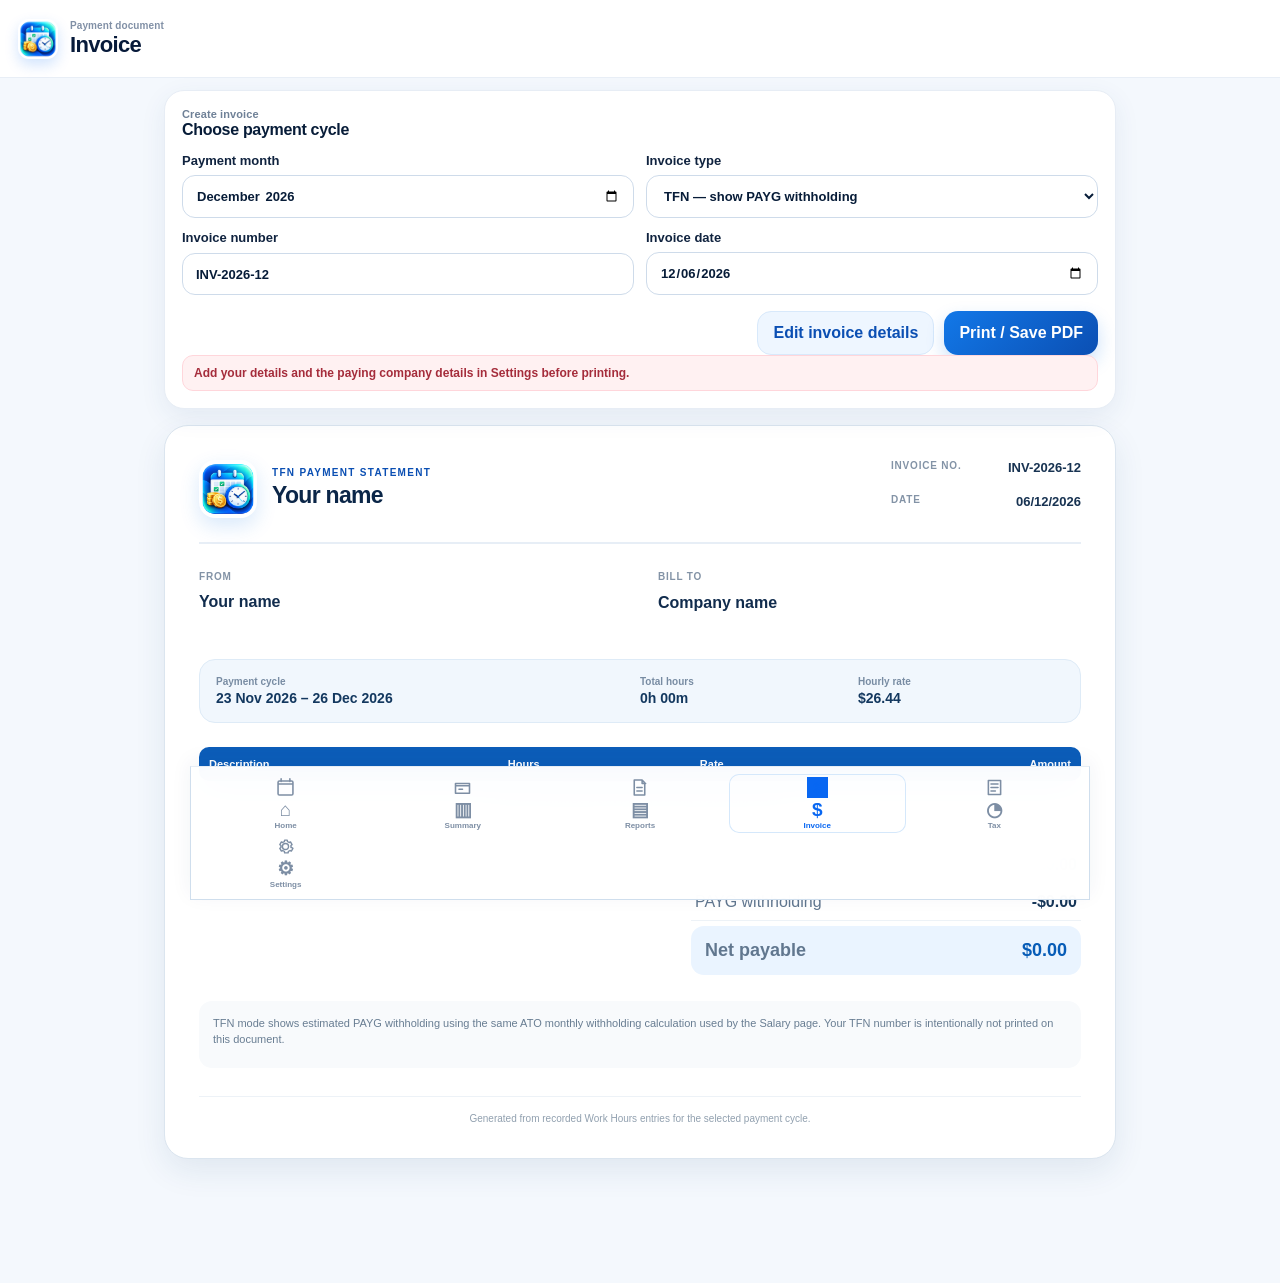
==== invoice.html @ a9173e12 "Add files via upload" ====
<!doctype html>
<html lang="en">
<head>
  <meta charset="utf-8">
  <meta name="viewport" content="width=device-width, initial-scale=1, viewport-fit=cover">
  <meta name="theme-color" content="#0b4fb3">
  <title>Invoice · Work Hours</title>
  <link rel="manifest" href="manifest.json?v=16">
  <link rel="icon" type="image/png" sizes="192x192" href="icons/work-hours-v14-192.png">
  <link rel="apple-touch-icon" sizes="180x180" href="icons/work-hours-v14-180.png">
  <link rel="stylesheet" href="css/style.css?v=16">
</head>
<body>
<header class="topbar invoice-app-header">
  <div><div class="eyebrow">Payment document</div><h1>Invoice</h1></div>
</header>

<main class="container invoice-page">
  <section class="card invoice-controls no-print">
    <div class="section-head">
      <div>
        <div class="eyebrow dark">Create invoice</div>
        <h2>Choose payment cycle</h2>
      </div>
    </div>

    <div class="invoice-control-grid">
      <label>Payment month
        <input type="month" id="invoiceMonth">
      </label>
      <label>Invoice type
        <select id="invoiceType">
          <option value="TFN">TFN — show PAYG withholding</option>
          <option value="ABN">ABN — gross only</option>
        </select>
      </label>
      <label>Invoice number
        <input type="text" id="invoiceNumber" placeholder="INV-2026-10">
      </label>
      <label>Invoice date
        <input type="date" id="invoiceDate">
      </label>
    </div>

    <div class="invoice-actions">
      <a class="secondary invoice-settings-link" href="settings.html#invoiceDetails">Edit invoice details</a>
      <button id="printInvoiceBtn" class="primary" type="button">Print / Save PDF</button>
    </div>
    <div id="invoiceWarning" class="warning-text hidden"></div>
  </section>

  <section id="invoiceDocument" class="invoice-document">
    <div class="invoice-doc-head">
      <div class="invoice-brand">
        <img src="icons/work-hours-v14-192.png" alt="">
        <div>
          <div class="invoice-doc-label" id="documentTypeLabel">TFN PAYMENT STATEMENT</div>
          <h2 id="documentOwnerName">Your name</h2>
          <div id="documentOwnerContact" class="invoice-muted"></div>
        </div>
      </div>
      <div class="invoice-meta">
        <div><span>Invoice no.</span><strong id="documentInvoiceNumber">—</strong></div>
        <div><span>Date</span><strong id="documentInvoiceDate">—</strong></div>
      </div>
    </div>

    <div class="invoice-parties">
      <div>
        <span class="invoice-caption">FROM</span>
        <strong id="fromName">Your name</strong>
        <div id="fromBusiness"></div>
        <div id="fromAbn"></div>
        <div id="fromAddress"></div>
        <div id="fromContact"></div>
      </div>
      <div>
        <span class="invoice-caption">BILL TO</span>
        <strong id="clientName">Company name</strong>
        <div id="clientAbn"></div>
        <div id="clientAddress"></div>
        <div id="clientContact"></div>
      </div>
    </div>

    <div class="invoice-period-band">
      <div><span>Payment cycle</span><strong id="invoiceCycle">—</strong></div>
      <div><span>Total hours</span><strong id="invoiceTotalHours">0h 00m</strong></div>
      <div><span>Hourly rate</span><strong id="invoiceHourlyRate">$0.00</strong></div>
    </div>

    <div class="invoice-table-wrap">
      <table class="invoice-table">
        <thead>
          <tr>
            <th>Description</th>
            <th>Hours</th>
            <th>Rate</th>
            <th class="money">Amount</th>
          </tr>
        </thead>
        <tbody id="invoiceLineItems"></tbody>
      </table>
    </div>

    <div class="invoice-totals">
      <div><span>Gross earnings</span><strong id="invoiceGross">$0.00</strong></div>
      <div id="invoiceTaxRow"><span>PAYG withholding</span><strong id="invoiceTax">-$0.00</strong></div>
      <div id="invoiceDeductionsRow"><span>Other deductions</span><strong id="invoiceDeductions">-$0.00</strong></div>
      <div id="invoiceNetRow" class="invoice-total-final"><span>Net payable</span><strong id="invoiceNet">$0.00</strong></div>
      <div id="invoiceAbnTotalRow" class="invoice-total-final hidden"><span>Total payable</span><strong id="invoiceAbnTotal">$0.00</strong></div>
    </div>

    <div class="invoice-notes">
      <div id="invoiceModeNote"></div>
      <div id="invoiceUserNote"></div>
    </div>

    <footer class="invoice-footer">
      Generated from recorded Work Hours entries for the selected payment cycle.
    </footer>
  </section>

  <nav class="bottom-nav app-bottom-nav no-print">
    <a href="index.html"><span class="nav-glyph">⌂</span><span>Home</span></a>
    <a href="salary.html"><span class="nav-glyph">▥</span><span>Summary</span></a>
    <a href="timesheets.html"><span class="nav-glyph">▤</span><span>Reports</span></a>
    <a href="invoice.html" class="active"><span class="nav-glyph">$</span><span>Invoice</span></a>
    <a href="tax-year.html"><span class="nav-glyph">◔</span><span>Tax</span></a>
    <a href="settings.html"><span class="nav-glyph">⚙</span><span>Settings</span></a>
  </nav>
</main>

<script src="js/db.js?v=16"></script>
<script src="js/tax-table.js?v=16"></script>
<script src="js/invoice.js?v=16"></script>
</body>
</html>
---- css/style.css ----
:root{
  --bg:#f4f8fc;
  --surface:#ffffff;
  --surface-soft:#f7fbff;
  --surface-blue:#eef6ff;
  --ink:#10233f;
  --ink-strong:#071c38;
  --muted:#6f8197;
  --line:#dfe8f2;
  --line-strong:#cedbea;
  --blue:#1278e8;
  --blue-strong:#0b4fb3;
  --cyan:#21c7d8;
  --green:#12b981;
  --orange:#f6a623;
  --red:#e74d5b;
  --purple:#7558e8;
  --shadow:0 12px 32px rgba(25,68,116,.09);
  --shadow-soft:0 6px 20px rgba(25,68,116,.07);
  --radius-xl:24px;
  --radius-lg:18px;
  --radius-md:14px;
  --ease:180ms ease;
}

*{box-sizing:border-box}
html{
  font-family:Inter,-apple-system,BlinkMacSystemFont,"Segoe UI",Roboto,Helvetica,Arial,sans-serif;
  background:var(--bg);
  color:var(--ink);
  -webkit-text-size-adjust:100%;
}
body{
  margin:0;
  min-height:100vh;
  padding-bottom:112px;
  background:
    radial-gradient(circle at 8% -4%,rgba(33,199,216,.12),transparent 30%),
    radial-gradient(circle at 100% 0%,rgba(18,120,232,.10),transparent 28%),
    var(--bg);
}
button,input,select,textarea{font:inherit}
button,a,input,select,textarea{-webkit-tap-highlight-color:transparent}

/* Header */
.topbar{
  min-height:92px;
  padding:18px max(20px,env(safe-area-inset-left));
  display:flex;
  align-items:center;
  justify-content:space-between;
  gap:16px;
  position:sticky;
  top:0;
  z-index:30;
  color:#fff;
  background:
    radial-gradient(circle at 88% 10%,rgba(44,224,220,.26),transparent 32%),
    linear-gradient(135deg,#06377f 0%,#0b5cc7 52%,#0aa8c5 100%);
  box-shadow:0 8px 30px rgba(4,45,102,.18);
}
.topbar>div:first-child{
  position:relative;
  padding-left:60px;
  min-width:0;
}
.topbar>div:first-child::before{
  content:"";
  position:absolute;
  left:0;
  top:50%;
  width:46px;
  height:46px;
  transform:translateY(-50%);
  border-radius:14px;
  background:url("../icons/work-hours-v14-192.png") center/cover no-repeat;
  box-shadow:0 8px 18px rgba(0,22,59,.28), inset 0 0 0 1px rgba(255,255,255,.2);
}
.topbar h1{
  margin:2px 0 0;
  font-size:26px;
  line-height:1.08;
  letter-spacing:-.035em;
  font-weight:820;
}
.eyebrow{
  text-transform:none;
  letter-spacing:.01em;
  font-size:11px;
  color:rgba(255,255,255,.72);
  font-weight:650;
}
.eyebrow.dark{color:var(--muted)}

.container{max-width:900px;margin:0 auto;padding:18px 16px 28px}

/* Surfaces */
.card{
  position:relative;
  overflow:hidden;
  background:rgba(255,255,255,.96);
  border:1px solid rgba(206,219,234,.82);
  border-radius:var(--radius-xl);
  padding:20px;
  margin-bottom:16px;
  box-shadow:var(--shadow-soft);
}
.card::after{
  content:"";
  position:absolute;
  inset:0;
  pointer-events:none;
  background:linear-gradient(180deg,rgba(255,255,255,.42),transparent 28%);
  opacity:.7;
}
.card>*{position:relative;z-index:1}
.hero{padding-top:24px}
.muted{color:var(--muted)}
.small{font-size:12px}

.section-head{
  display:flex;
  align-items:center;
  justify-content:space-between;
  gap:14px;
  margin-bottom:14px;
}
.section-head h2,.card h2{
  margin:0;
  color:var(--ink-strong);
  font-size:18px;
  line-height:1.2;
  letter-spacing:-.02em;
}

/* Buttons */
.primary,.secondary,.danger,.ghost,.file-button,.calendar-nav{
  appearance:none;
  border:0;
  border-radius:14px;
  padding:12px 15px;
  min-height:44px;
  font-weight:760;
  cursor:pointer;
  transition:transform var(--ease),box-shadow var(--ease),background var(--ease),border-color var(--ease);
}
.primary{
  color:#fff;
  background:linear-gradient(135deg,var(--blue) 0%,var(--blue-strong) 100%);
  box-shadow:0 8px 18px rgba(18,120,232,.22);
}
.secondary{
  color:var(--blue-strong);
  background:var(--surface-blue);
  border:1px solid #d8e9fb;
}
.danger{background:#fff0f2;color:#b83343;border:1px solid #ffd6db}
.ghost{background:rgba(255,255,255,.76);color:var(--ink);border:1px solid var(--line-strong)}
.topbar .ghost{background:rgba(255,255,255,.12);border-color:rgba(255,255,255,.26);color:#fff;backdrop-filter:blur(10px)}
.file-button{display:block;background:var(--surface-blue);color:var(--blue-strong);border:1px solid #d8e9fb;text-align:center}
.primary:active,.secondary:active,.danger:active,.ghost:active,.file-button:active,.calendar-nav:active{transform:scale(.98)}
button:disabled{opacity:.42;cursor:not-allowed;box-shadow:none}
.hidden{display:none!important}
.big{min-height:52px;font-size:16px}
.small-btn{padding:8px 11px;min-height:38px}

/* Form controls */
.form-card,label{display:grid;gap:7px;font-weight:650;font-size:13px;color:var(--ink)}
.form-card{gap:16px}
input,textarea,select{
  width:100%;
  padding:12px 13px;
  border:1px solid var(--line-strong);
  border-radius:13px;
  background:#fff;
  color:var(--ink-strong);
  outline:none;
  transition:border-color var(--ease),box-shadow var(--ease),background var(--ease);
}
input:focus,textarea:focus,select:focus{
  border-color:#79b9f7;
  box-shadow:0 0 0 4px rgba(18,120,232,.10);
  background:#fff;
}
textarea{resize:vertical}
.filters{
  display:flex;
  gap:12px;
  align-items:end;
  justify-content:space-between;
  flex-wrap:wrap;
}
.filters label{flex:1 1 190px}
.two-col{display:grid;grid-template-columns:1fr 1fr;gap:12px}
.stack{display:grid;gap:10px}
.info-box,.tax-note{
  margin-top:14px;
  padding:14px;
  border-radius:15px;
  background:linear-gradient(145deg,#f6faff,#edf6ff);
  border:1px solid #dfeefc;
  color:#526a84;
}
.tax-note{display:grid;gap:7px}
.success-text{color:#087a58;font-weight:750}
.empty{text-align:center;color:var(--muted);padding:26px 10px}
.warning-text{padding:10px 11px;border-radius:11px;background:#fff1f2;color:#a52c3b;font-size:12px;font-weight:700;border:1px solid #ffd6db}

/* Calendar */
.calendar-card{padding:16px}
.calendar-header{
  display:grid;
  grid-template-columns:46px 1fr 46px;
  gap:10px;
  align-items:center;
  text-align:center;
  margin-bottom:16px;
}
.calendar-header h2{margin:0;color:var(--ink-strong);font-size:21px;letter-spacing:-.03em}
.calendar-nav{
  height:44px;
  padding:0;
  color:var(--blue-strong);
  background:var(--surface-blue);
  border:1px solid #d8e9fb;
  font-size:28px;
  line-height:1;
}
.calendar-weekdays,.calendar-grid{display:grid;grid-template-columns:repeat(7,1fr);gap:6px}
.calendar-weekdays{margin-bottom:6px}
.calendar-weekdays span{text-align:center;font-size:10px;font-weight:800;color:#8a9ab0;padding:4px 0;text-transform:uppercase;letter-spacing:.04em}
.calendar-day{
  min-width:0;
  min-height:82px;
  border:1px solid var(--line);
  background:#fff;
  border-radius:13px;
  padding:7px 4px;
  display:flex;
  flex-direction:column;
  align-items:center;
  justify-content:flex-start;
  gap:2px;
  cursor:pointer;
  color:var(--ink);
  transition:transform var(--ease),border-color var(--ease),background var(--ease),box-shadow var(--ease);
}
.calendar-day:hover{border-color:#a8cef5;background:#fbfdff}
.calendar-day:active{transform:scale(.97)}
.calendar-day.blank{border:0;background:transparent;cursor:default;box-shadow:none}
.calendar-day.worked{background:linear-gradient(180deg,#fbfdff,#f2f8ff);border-color:#d8e8f7}
.calendar-day.selected{
  border-color:var(--blue);
  background:#eef7ff;
  box-shadow:0 0 0 2px rgba(18,120,232,.13),0 8px 18px rgba(18,120,232,.10);
}
.calendar-day.today .day-number{
  background:linear-gradient(135deg,var(--blue),var(--cyan));
  color:#fff;
  border-radius:999px;
  min-width:25px;
  height:25px;
  display:flex;
  align-items:center;
  justify-content:center;
  box-shadow:0 5px 12px rgba(18,120,232,.22);
}
.day-number{font-weight:820;font-size:13px}
.day-hours{font-size:11px;font-weight:800;margin-top:4px;color:var(--blue-strong)}
.day-pay{font-size:9px;color:var(--muted);white-space:nowrap}
.day-empty{color:#d7e1ec;font-size:18px;margin-top:7px}

/* Summary blocks */
.day-summary,.entry-preview,.stats{display:grid;gap:10px}
.day-summary{grid-template-columns:repeat(2,1fr);margin:15px 0}
.entry-preview{grid-template-columns:repeat(2,1fr)}
.stats.three{grid-template-columns:repeat(3,1fr)}
.stats.two{grid-template-columns:repeat(2,1fr)}
.day-summary div,.entry-preview div,.stats div{
  background:linear-gradient(145deg,#f8fbff,#f0f6fd);
  border:1px solid #e2ebf4;
  border-radius:15px;
  padding:13px;
}
.day-summary span,.entry-preview span,.stats span{display:block;color:var(--muted);font-size:11px}
.day-summary strong,.entry-preview strong,.stats strong{display:block;margin-top:4px;color:var(--ink-strong);font-size:15px}

.selected-entries,.week-list,.entry-list,.expense-list{display:grid;gap:9px}
.selected-entry,.expense-item{
  width:100%;
  display:flex;
  align-items:center;
  justify-content:space-between;
  gap:12px;
  text-align:left;
  border:1px solid var(--line);
  background:#fff;
  border-radius:15px;
  padding:13px;
  cursor:pointer;
  color:var(--ink);
  transition:border-color var(--ease),background var(--ease),transform var(--ease);
}
.selected-entry:hover,.expense-item:hover{border-color:#b7d6f4;background:#fbfdff}
.selected-entry:active,.expense-item:active{transform:scale(.99)}
.selected-entry div,.expense-item div{display:grid;gap:3px}
.selected-entry span,.expense-item span{font-size:11px;color:var(--muted)}

.week-item,.entry-item{
  display:flex;
  align-items:center;
  justify-content:space-between;
  padding:13px 2px;
  border-bottom:1px solid #edf2f7;
}
.week-item:last-child,.entry-item:last-child{border-bottom:0}
.entry-item{cursor:pointer}
.entry-main strong{display:block;color:var(--ink-strong)}
.entry-main span{font-size:12px;color:var(--muted)}
.entry-hours{font-weight:800;color:var(--blue-strong)}

/* Salary / Tax */
.salary-row{
  display:flex;
  justify-content:space-between;
  gap:16px;
  padding:13px 0;
  border-bottom:1px solid #edf2f7;
}
.salary-row span{color:#536b84}
.salary-row strong{color:var(--ink-strong);text-align:right}
.salary-row.total{font-size:18px;font-weight:800;border-top:1px solid #e3ecf5;margin-top:2px}
.salary-row.deduction strong{color:#bd3b4b}
.salary-row.net{
  margin:10px -8px -2px;
  padding:16px 14px;
  border:0;
  border-radius:16px;
  background:linear-gradient(135deg,#e8f8f3,#e7f2ff);
  font-size:20px;
  font-weight:900;
}
.salary-row.net strong{color:#087a58}
.super-box{
  margin-top:18px;
  padding:16px;
  border:1px solid #cfe3f6;
  border-radius:18px;
  background:linear-gradient(145deg,#f7fbff,#edf7ff);
}
.super-title{display:flex;align-items:center;justify-content:space-between;margin-bottom:4px;font-size:17px;font-weight:850;color:var(--ink-strong)}
.super-box .salary-row{background:transparent}
.pay-cycle-card{padding-top:18px}
.cycle-range{
  display:grid;
  grid-template-columns:1fr auto 1fr;
  gap:10px;
  align-items:center;
  text-align:center;
  background:linear-gradient(145deg,#f7fbff,#eef6ff);
  border:1px solid #dfeaf5;
  border-radius:15px;
  padding:15px;
  font-weight:800;
  color:var(--ink-strong)
}
.cycle-arrow{color:#8a9ab0}
.amount-payable strong,.amount-payable span{color:#b83343}
.tax-input-row{margin:12px 0}
.tax-check,.check-row{display:flex;grid-template-columns:20px 1fr;align-items:center;gap:10px;padding:12px 0}
.tax-check input,.check-row input{width:20px;height:20px}

/* Entry dialogs */
dialog{
  border:0;
  border-radius:24px;
  padding:0;
  width:min(94vw,520px);
  max-height:88vh;
  overflow:auto;
  background:#fff;
  color:var(--ink);
  box-shadow:0 34px 90px rgba(7,28,56,.28);
}
dialog::backdrop{background:rgba(5,25,48,.56);backdrop-filter:blur(3px)}
.dialog-form{display:grid;gap:13px;padding:22px;min-width:0}
.dialog-form>h2{margin:0 0 2px;color:var(--ink-strong);font-size:21px}
.dialog-actions{display:flex;gap:9px;align-items:center;padding-top:5px}
.spacer{flex:1}
.work-periods-box,.pay-split-box{
  display:grid;
  gap:11px;
  padding:14px;
  border:1px solid #d9e6f2;
  border-radius:16px;
  background:linear-gradient(145deg,#f8fbff,#f1f7fd);
}
.work-periods-head{display:flex;align-items:center;justify-content:space-between;gap:10px;flex-wrap:wrap}
.work-period-row{display:grid;grid-template-columns:minmax(0,1fr) minmax(0,1fr) auto;gap:10px;align-items:end}
.work-period-row label{min-width:0}
.remove-period-btn{min-height:42px}
.pay-split-title{font-weight:850;font-size:15px;color:var(--ink-strong)}
.travel-rate-toggle{
  display:flex;
  align-items:center;
  gap:12px;
  padding:13px;
  border:1px solid #d8e7f5;
  border-radius:15px;
  background:#f8fbff;
}
.travel-rate-toggle input{width:21px;height:21px;flex:0 0 auto;accent-color:var(--blue)}
.travel-rate-toggle span{display:flex;flex-direction:column;gap:2px}
.travel-rate-toggle small{color:var(--muted);font-size:12px}
.disabled-split{opacity:.55}

/* Bottom app navigation */
.bottom-nav{
  position:fixed;
  z-index:50;
  left:50%;
  bottom:max(12px,env(safe-area-inset-bottom));
  transform:translateX(-50%);
  width:min(calc(100% - 20px),860px);
  display:grid;
  grid-template-columns:repeat(5,1fr);
  gap:4px;
  padding:8px;
  border:1px solid rgba(204,220,236,.95);
  border-radius:22px;
  background:rgba(255,255,255,.94);
  box-shadow:0 16px 36px rgba(23,65,111,.16);
  backdrop-filter:blur(16px);
}
.bottom-nav a{
  position:relative;
  display:flex;
  flex-direction:column;
  align-items:center;
  justify-content:center;
  min-height:58px;
  gap:4px;
  padding:7px 3px 6px;
  border-radius:15px;
  color:#7a8da3;
  text-decoration:none;
  font-size:10px;
  font-weight:720;
  transition:background var(--ease),color var(--ease),transform var(--ease);
}
.bottom-nav a::before{
  content:"";
  width:21px;
  height:21px;
  background-color:currentColor;
  mask-size:contain;
  mask-position:center;
  mask-repeat:no-repeat;
  -webkit-mask-size:contain;
  -webkit-mask-position:center;
  -webkit-mask-repeat:no-repeat;
}
.bottom-nav a[href="index.html"]::before{
  mask-image:url("data:image/svg+xml,%3Csvg xmlns='http://www.w3.org/2000/svg' viewBox='0 0 24 24'%3E%3Cpath d='M7 2v3M17 2v3M3.5 8h17M5 4.5h14A1.5 1.5 0 0 1 20.5 6v13A1.5 1.5 0 0 1 19 20.5H5A1.5 1.5 0 0 1 3.5 19V6A1.5 1.5 0 0 1 5 4.5Z' fill='none' stroke='black' stroke-width='1.8' stroke-linecap='round' stroke-linejoin='round'/%3E%3C/svg%3E");
  -webkit-mask-image:url("data:image/svg+xml,%3Csvg xmlns='http://www.w3.org/2000/svg' viewBox='0 0 24 24'%3E%3Cpath d='M7 2v3M17 2v3M3.5 8h17M5 4.5h14A1.5 1.5 0 0 1 20.5 6v13A1.5 1.5 0 0 1 19 20.5H5A1.5 1.5 0 0 1 3.5 19V6A1.5 1.5 0 0 1 5 4.5Z' fill='none' stroke='black' stroke-width='1.8' stroke-linecap='round' stroke-linejoin='round'/%3E%3C/svg%3E");
}
.bottom-nav a[href="timesheets.html"]::before{
  mask-image:url("data:image/svg+xml,%3Csvg xmlns='http://www.w3.org/2000/svg' viewBox='0 0 24 24'%3E%3Cpath d='M6 3.5h9l3 3V20.5H6zM15 3.5v4h4M9 12h6M9 16h6' fill='none' stroke='black' stroke-width='1.8' stroke-linecap='round' stroke-linejoin='round'/%3E%3C/svg%3E");
  -webkit-mask-image:url("data:image/svg+xml,%3Csvg xmlns='http://www.w3.org/2000/svg' viewBox='0 0 24 24'%3E%3Cpath d='M6 3.5h9l3 3V20.5H6zM15 3.5v4h4M9 12h6M9 16h6' fill='none' stroke='black' stroke-width='1.8' stroke-linecap='round' stroke-linejoin='round'/%3E%3C/svg%3E");
}
.bottom-nav a[href="salary.html"]::before{
  mask-image:url("data:image/svg+xml,%3Csvg xmlns='http://www.w3.org/2000/svg' viewBox='0 0 24 24'%3E%3Cpath d='M4 7.5h16v11H4zM4 10h16M8 14h4' fill='none' stroke='black' stroke-width='1.8' stroke-linecap='round' stroke-linejoin='round'/%3E%3C/svg%3E");
  -webkit-mask-image:url("data:image/svg+xml,%3Csvg xmlns='http://www.w3.org/2000/svg' viewBox='0 0 24 24'%3E%3Cpath d='M4 7.5h16v11H4zM4 10h16M8 14h4' fill='none' stroke='black' stroke-width='1.8' stroke-linecap='round' stroke-linejoin='round'/%3E%3C/svg%3E");
}
.bottom-nav a[href="tax-year.html"]::before{
  mask-image:url("data:image/svg+xml,%3Csvg xmlns='http://www.w3.org/2000/svg' viewBox='0 0 24 24'%3E%3Cpath d='M5 4h14v16H5zM8 8h8M8 12h8M8 16h5' fill='none' stroke='black' stroke-width='1.8' stroke-linecap='round' stroke-linejoin='round'/%3E%3C/svg%3E");
  -webkit-mask-image:url("data:image/svg+xml,%3Csvg xmlns='http://www.w3.org/2000/svg' viewBox='0 0 24 24'%3E%3Cpath d='M5 4h14v16H5zM8 8h8M8 12h8M8 16h5' fill='none' stroke='black' stroke-width='1.8' stroke-linecap='round' stroke-linejoin='round'/%3E%3C/svg%3E");
}
.bottom-nav a[href="settings.html"]::before{
  mask-image:url("data:image/svg+xml,%3Csvg xmlns='http://www.w3.org/2000/svg' viewBox='0 0 24 24'%3E%3Cpath d='M12 8.5A3.5 3.5 0 1 0 12 15.5 3.5 3.5 0 0 0 12 8.5ZM19.2 13.1l1.3 1-1.8 3.1-1.6-.6a7 7 0 0 1-1.8 1l-.3 1.7H11l-.3-1.7a7 7 0 0 1-1.8-1l-1.6.6-1.8-3.1 1.3-1a7 7 0 0 1 0-2.2l-1.3-1 1.8-3.1 1.6.6a7 7 0 0 1 1.8-1L11 4.7h3l.3 1.7a7 7 0 0 1 1.8 1l1.6-.6 1.8 3.1-1.3 1a7 7 0 0 1 0 2.2Z' fill='none' stroke='black' stroke-width='1.6' stroke-linecap='round' stroke-linejoin='round'/%3E%3C/svg%3E");
  -webkit-mask-image:url("data:image/svg+xml,%3Csvg xmlns='http://www.w3.org/2000/svg' viewBox='0 0 24 24'%3E%3Cpath d='M12 8.5A3.5 3.5 0 1 0 12 15.5 3.5 3.5 0 0 0 12 8.5ZM19.2 13.1l1.3 1-1.8 3.1-1.6-.6a7 7 0 0 1-1.8 1l-.3 1.7H11l-.3-1.7a7 7 0 0 1-1.8-1l-1.6.6-1.8-3.1 1.3-1a7 7 0 0 1 0-2.2l-1.3-1 1.8-3.1 1.6.6a7 7 0 0 1 1.8-1L11 4.7h3l.3 1.7a7 7 0 0 1 1.8 1l1.6-.6 1.8 3.1-1.3 1a7 7 0 0 1 0 2.2Z' fill='none' stroke='black' stroke-width='1.6' stroke-linecap='round' stroke-linejoin='round'/%3E%3C/svg%3E");
}
.bottom-nav a.active{
  color:var(--blue-strong);
  background:linear-gradient(145deg,#edf6ff,#e4f1ff);
  box-shadow:inset 0 0 0 1px #d5e8fb;
}
.bottom-nav a:active{transform:scale(.97)}

/* Other legacy utility blocks */
.clock{font-size:36px;font-weight:800;margin-top:4px}
.pill{display:inline-block;margin:18px 0 14px;padding:7px 11px;border-radius:999px;background:#e9f1f8;font-size:13px;font-weight:700}
.pill.working{background:#e3f8ef;color:#087a58}
.pill.break{background:#fff4d8;color:#965c00}
.action-grid{display:grid;gap:10px}

@media(min-width:650px){.action-grid{grid-template-columns:repeat(3,1fr)}}
@media(max-width:620px){
  body{padding-bottom:104px}
  .container{padding:12px 10px 24px}
  .card{padding:16px;border-radius:20px}
  .topbar{min-height:82px;padding-top:14px;padding-bottom:14px}
  .topbar>div:first-child{padding-left:53px}
  .topbar>div:first-child::before{width:41px;height:41px;border-radius:12px}
  .topbar h1{font-size:23px}
  .calendar-card{padding:12px}
  .calendar-weekdays,.calendar-grid{gap:4px}
  .calendar-day{min-height:72px;padding:6px 2px;border-radius:11px}
  .day-pay{font-size:8px}
  .day-hours{font-size:10px}
  .stats.three{grid-template-columns:1fr}
  .filters{align-items:stretch}
  .filters>button{flex:1}
  .bottom-nav{width:calc(100% - 12px);bottom:max(6px,env(safe-area-inset-bottom));padding:6px;border-radius:20px}
  .bottom-nav a{min-height:55px;font-size:9px;border-radius:13px}
}
@media(max-width:520px){
  .work-period-row{grid-template-columns:minmax(0,1fr) minmax(0,1fr)}
  .work-period-row .remove-period-btn{grid-column:1/-1}
}
@media(max-width:390px){
  .calendar-day{min-height:67px}
  .calendar-header{grid-template-columns:42px 1fr 42px}
  .bottom-nav a{font-size:8.5px}
  .bottom-nav a::before{width:19px;height:19px}
}

/* ========================================================================== */
/* V14 — Work Hours visual system                                             */
/* Reference direction: clean white mobile UI, bright blue/cyan accents,      */
/* compact cards, segmented tabs, dashboard charts and bottom app navigation. */
/* ========================================================================== */

:root{
  --v14-blue:#0867f2;
  --v14-blue2:#0da3f5;
  --v14-cyan:#21d7cf;
  --v14-navy:#071a3a;
  --v14-soft:#f4f8fd;
  --v14-card:#ffffff;
  --v14-green:#0fc789;
  --v14-red:#ff4961;
  --v14-orange:#ff9f1a;
  --v14-purple:#7657ef;
  --v14-shadow:0 8px 26px rgba(35,76,123,.08);
}

html{background:#f4f8fd}
body{
  background:#f4f8fd;
  color:var(--v14-navy);
  padding-bottom:96px;
}

/* Bright app header */
.topbar{
  position:relative;
  top:auto;
  min-height:78px;
  padding:14px max(18px,env(safe-area-inset-left));
  color:var(--v14-navy);
  background:#fff;
  box-shadow:none;
  border-bottom:1px solid #e8eef6;
}
.topbar>div:first-child{padding-left:52px}
.topbar>div:first-child::before{
  width:40px;
  height:40px;
  border-radius:11px;
  background-image:url("../icons/work-hours-v14-192.png");
  box-shadow:0 6px 14px rgba(8,103,242,.18);
}
.topbar h1{font-size:22px;font-weight:850;color:var(--v14-navy);letter-spacing:-.03em}
.topbar .eyebrow{font-size:10px;color:#8190a6;font-weight:700}
.topbar .ghost{
  color:var(--v14-blue);
  background:#f1f7ff;
  border:1px solid #dcecff;
  backdrop-filter:none;
}

.container{max-width:860px;padding:12px 14px 28px}

/* Segmented primary navigation */
.view-tabs{
  display:grid;
  grid-template-columns:repeat(3,1fr);
  gap:4px;
  padding:4px;
  margin:0 0 12px;
  background:#eaf1f8;
  border-radius:15px;
}
.view-tabs a{
  display:flex;
  align-items:center;
  justify-content:center;
  min-height:38px;
  border-radius:12px;
  color:#62738c;
  text-decoration:none;
  font-size:12px;
  font-weight:760;
  transition:160ms ease;
}
.view-tabs a.active{
  color:#fff;
  background:linear-gradient(135deg,var(--v14-blue),#087fee);
  box-shadow:0 6px 14px rgba(8,103,242,.20);
}

.card{
  border:1px solid #e7edf5;
  border-radius:20px;
  padding:17px;
  box-shadow:var(--v14-shadow);
  background:#fff;
}
.card::after{display:none}
.section-head h2,.card h2{font-size:16px;font-weight:840}

/* Calendar overview KPIs */
.calendar-overview,.report-kpis{
  display:grid;
  grid-template-columns:repeat(3,1fr);
  gap:9px;
  margin-bottom:12px;
}
.calendar-overview>div,.report-kpis>div{
  min-width:0;
  padding:13px 12px;
  background:#fff;
  border:1px solid #e7edf5;
  border-radius:17px;
  box-shadow:0 5px 18px rgba(35,76,123,.06);
}
.calendar-overview span,.report-kpis span{display:block;font-size:10px;color:#7d8ca1;font-weight:720}
.calendar-overview strong,.report-kpis strong{display:block;margin-top:5px;font-size:18px;letter-spacing:-.04em;color:var(--v14-navy)}
.calendar-overview small{display:block;margin-top:3px;font-size:9px;color:#9aa7b9}

.calendar-card{padding:14px}
.calendar-header{margin-bottom:12px}
.calendar-header h2{font-size:17px}
.calendar-nav{
  width:40px;height:40px;min-height:40px;
  border:0;background:#f5f8fc;color:var(--v14-navy);font-size:24px
}
.calendar-weekdays span{font-size:9px;text-transform:none;color:#7e8da2;letter-spacing:0}
.calendar-grid{gap:3px}
.calendar-day{
  min-height:58px;
  border:0;
  border-radius:13px;
  background:transparent;
  padding:6px 2px;
}
.calendar-day.worked{background:transparent;border:0}
.calendar-day.selected{
  background:var(--v14-blue);
  color:#fff;
  box-shadow:0 7px 15px rgba(8,103,242,.24);
}
.calendar-day.selected .day-hours{color:#fff}
.calendar-day.today:not(.selected) .day-number{
  background:#e8f3ff;
  color:var(--v14-blue);
  box-shadow:none;
}
.day-number{font-size:12px}
.day-hours{font-size:8px;color:#0baf7a;margin-top:2px}
.day-empty{font-size:0;margin-top:2px;width:5px;height:5px;border-radius:999px;background:#dfe7f0}
.calendar-day.worked .day-empty{background:#14b987}

.selected-day-card{padding:16px}
.selected-day-card .section-head{align-items:flex-start}
.selected-day-card #selectedDateTitle{font-size:16px}
.day-summary{
  grid-template-columns:repeat(3,1fr);
  gap:8px;
  margin:12px 0;
}
.day-summary div,.entry-preview div,.stats div{
  padding:11px;
  border:1px solid #edf1f6;
  background:#f8fafc;
  border-radius:14px;
}
.day-summary span,.entry-preview span,.stats span{font-size:9px;color:#8492a6}
.day-summary strong,.entry-preview strong,.stats strong{font-size:13px;color:var(--v14-navy)}
.selected-entry{
  border:1px solid #e9eff6;
  border-radius:15px;
  background:#fff;
  box-shadow:none;
}

/* Gradient Summary hero */
.pay-hero-card{
  display:flex;
  justify-content:space-between;
  align-items:flex-end;
  gap:15px;
  min-height:145px;
  padding:22px;
  margin-bottom:12px;
  border-radius:21px;
  overflow:hidden;
  color:#fff;
  background:
    radial-gradient(circle at 88% 25%,rgba(76,245,183,.72),transparent 34%),
    radial-gradient(circle at 70% 100%,rgba(16,215,204,.58),transparent 44%),
    linear-gradient(135deg,#0667f4 0%,#008bdc 55%,#09a6b1 100%);
  box-shadow:0 12px 28px rgba(8,103,242,.22);
}
.pay-hero-copy span{display:block;font-size:12px;font-weight:720;opacity:.92}
.pay-hero-copy strong{display:block;margin:6px 0;font-size:34px;letter-spacing:-.045em;line-height:1}
.pay-hero-copy small{font-size:10px;opacity:.78}
.hero-pill{
  flex:0 0 auto;
  padding:10px 12px;
  border-radius:14px;
  background:rgba(255,255,255,.15);
  border:1px solid rgba(255,255,255,.18);
  backdrop-filter:blur(8px);
}
.hero-pill span{display:block;font-size:9px;opacity:.78}
.hero-pill strong{display:block;margin-top:3px;font-size:13px}

.filters{padding:12px 14px;border-radius:16px}
.pay-cycle-card{padding:14px 16px}
.cycle-range{font-size:13px}

/* Money bar chart */
.visual-card{overflow:visible}
.money-chart{
  display:flex;
  align-items:flex-end;
  justify-content:space-around;
  gap:10px;
  min-height:215px;
  padding:10px 4px 0;
}
.money-bar-item{flex:1;min-width:0;text-align:center}
.money-bar-value{min-height:30px;font-size:10px;font-weight:800;color:var(--v14-navy);display:flex;align-items:flex-end;justify-content:center}
.money-bar-track{height:152px;display:flex;align-items:flex-end;justify-content:center;border-bottom:1px solid #dfe8f1}
.money-bar{width:min(42px,78%);border-radius:8px 8px 3px 3px;box-shadow:inset 0 1px 0 rgba(255,255,255,.28)}
.money-bar.gross{background:linear-gradient(180deg,#12a9ff,#0867f2)}
.money-bar.tax{background:linear-gradient(180deg,#ff6376,#ff334f)}
.money-bar.deduction{background:linear-gradient(180deg,#8a6df7,#6542e8)}
.money-bar.net{background:linear-gradient(180deg,#18d89b,#0eaf78)}
.money-bar-label{margin-top:7px;font-size:9px;color:#718198;font-weight:720}

.breakdown-list{display:grid;gap:0}
.breakdown-row{
  display:grid;
  grid-template-columns:30px 1fr auto;
  gap:9px;
  align-items:center;
  min-height:44px;
  border-bottom:1px solid #edf1f6;
  font-size:12px;
}
.breakdown-row:last-child{border-bottom:0}
.breakdown-row strong{font-size:12px}
.breakdown-icon{width:26px;height:26px;border-radius:9px;background:#eef4fb;position:relative}
.breakdown-icon::after{content:"";position:absolute;inset:7px;border-radius:4px;background:currentColor}
.breakdown-icon.total{color:var(--v14-blue);background:#e8f3ff}
.breakdown-icon.regular{color:#0b9ef2;background:#e7f6ff}
.breakdown-icon.extra{color:#21c7d8;background:#e6fbfd}
.breakdown-icon.ot15{color:var(--v14-orange);background:#fff4df}
.breakdown-icon.ot20{color:var(--v14-red);background:#ffecef}

/* Reports */
.report-kpis strong{font-size:17px}
.hours-chart-wrap{overflow:hidden}
.hours-chart{
  height:190px;
  display:flex;
  align-items:flex-end;
  gap:5px;
  padding:12px 2px 0;
  border-bottom:1px solid #dfe7f1;
  background:repeating-linear-gradient(to top,transparent 0,transparent 37px,#eef3f8 38px);
}
.day-chart-column{
  flex:1 1 0;
  min-width:10px;
  height:100%;
  display:flex;
  flex-direction:column;
  justify-content:flex-end;
  align-items:center;
  gap:4px;
}
.stacked-bar{height:154px;width:100%;display:flex;flex-direction:column;justify-content:flex-end;align-items:center}
.segment{display:block;width:min(15px,82%);min-height:0}
.segment.regular{background:linear-gradient(180deg,#12a9ff,#0867f2)}
.segment.ot15{background:var(--v14-orange)}
.segment.ot20{background:var(--v14-red);border-radius:4px 4px 0 0}
.day-chart-column small{font-size:8px;color:#8291a5}
.chart-legend{display:flex;gap:12px;flex-wrap:wrap;margin-top:12px;font-size:9px;color:#607087}
.chart-legend span{display:flex;align-items:center;gap:5px}
.legend-dot{width:8px;height:8px;border-radius:50%;display:inline-block}
.legend-dot.regular{background:var(--v14-blue)}
.legend-dot.ot15{background:var(--v14-orange)}
.legend-dot.ot20{background:var(--v14-red)}
.chart-empty{width:100%;align-self:center}

.entry-item{
  border:0;
  border-bottom:1px solid #edf1f6;
  border-radius:0;
  padding:11px 2px;
  box-shadow:none;
}
.entry-item:last-child{border-bottom:0}
.entry-main strong{font-size:12px}
.entry-main span{font-size:10px}
.entry-hours{font-size:12px;color:var(--v14-navy)}

/* Salary detail card is supporting detail, not the visual focal point */
.salary-card .salary-row{min-height:40px}
.salary-row.total,.salary-row.net{border-radius:12px;padding-left:10px;padding-right:10px}
.salary-row.net{background:#ecfbf5}
.salary-row.total{background:#eef6ff}

/* Bottom navigation */
.app-bottom-nav,.bottom-nav{
  position:fixed;
  left:50%;
  bottom:0;
  transform:translateX(-50%);
  width:min(900px,100%);
  display:grid;
  grid-template-columns:repeat(5,1fr);
  gap:0;
  padding:7px max(6px,env(safe-area-inset-left)) calc(7px + env(safe-area-inset-bottom));
  background:rgba(255,255,255,.97);
  border-top:1px solid #e6edf5;
  border-radius:0;
  box-shadow:0 -5px 20px rgba(22,56,96,.06);
  z-index:100;
  backdrop-filter:blur(18px);
}
.app-bottom-nav a,.bottom-nav a{
  min-height:52px;
  display:flex;
  flex-direction:column;
  align-items:center;
  justify-content:center;
  gap:2px;
  padding:3px 2px;
  color:#7d8ea4;
  text-decoration:none;
  border-radius:10px;
  font-size:8px;
  font-weight:720;
  background:transparent;
}
.app-bottom-nav a.active,.bottom-nav a.active{color:var(--v14-blue);background:transparent}
.nav-glyph{font-size:19px;line-height:1;font-weight:600}

/* Settings / tax pages inherit V14 shell */
.form-card,.tax-note,.info-box,.super-box{border-radius:16px}

@media(max-width:620px){
  body{padding-bottom:84px}
  .container{padding:10px 10px 22px}
  .topbar{min-height:70px;padding:12px 14px}
  .topbar h1{font-size:19px}
  .topbar>div:first-child{padding-left:46px}
  .topbar>div:first-child::before{width:36px;height:36px}
  .card{padding:14px;border-radius:18px;margin-bottom:10px}
  .calendar-overview,.report-kpis{gap:6px}
  .calendar-overview>div,.report-kpis>div{padding:10px 8px;border-radius:14px}
  .calendar-overview strong,.report-kpis strong{font-size:14px}
  .calendar-overview small{display:none}
  .day-summary{grid-template-columns:repeat(2,1fr)}
  .pay-hero-card{min-height:132px;padding:18px}
  .pay-hero-copy strong{font-size:29px}
  .money-chart{gap:4px}
  .money-bar-value{font-size:8px}
  .money-bar-label{font-size:8px}
  .hours-chart{gap:2px}
  .segment{width:min(10px,88%)}
  .day-chart-column small{font-size:7px}
}

@media(max-width:380px){
  .calendar-overview,.report-kpis{grid-template-columns:1fr 1fr}
  .calendar-overview>div:last-child,.report-kpis>div:last-child{grid-column:1/-1}
  .pay-hero-card{display:block}
  .hero-pill{display:inline-block;margin-top:14px}
}


/* V15 — bulk work planner */
.selected-day-actions{
  display:flex;
  gap:9px;
  align-items:center;
  justify-content:flex-end;
  flex-wrap:wrap;
}
.bulk-weekdays-box{
  display:grid;
  gap:10px;
  padding:14px;
  border:1px solid #d9e6f2;
  border-radius:16px;
  background:linear-gradient(145deg,#f8fbff,#f1f7fd);
}
.bulk-weekdays{
  display:grid;
  grid-template-columns:repeat(7,minmax(0,1fr));
  gap:7px;
}
.bulk-weekdays label{
  display:flex;
  align-items:center;
  justify-content:center;
  min-width:0;
  padding:9px 4px;
  border:1px solid var(--line);
  border-radius:11px;
  background:#fff;
  color:var(--ink);
  font-size:11px;
  font-weight:800;
  cursor:pointer;
}
.bulk-weekdays input{
  width:15px;
  height:15px;
  margin:0 5px 0 0;
  accent-color:var(--blue);
}
.bulk-safe-option{
  padding:13px;
  border:1px solid #d8e9fb;
  border-radius:14px;
  background:#f3f9ff;
}
.bulk-safe-option span{
  display:grid;
  gap:2px;
}
.bulk-safe-option small{
  color:var(--muted);
  font-weight:500;
}
.bulk-preview{
  display:grid;
  grid-template-columns:repeat(3,1fr);
  gap:9px;
}
.bulk-preview>div{
  padding:12px;
  border:1px solid #e2ebf4;
  border-radius:14px;
  background:linear-gradient(145deg,#f8fbff,#f0f6fd);
}
.bulk-preview span{
  display:block;
  color:var(--muted);
  font-size:11px;
}
.bulk-preview strong{
  display:block;
  margin-top:4px;
  color:var(--ink-strong);
  font-size:15px;
}
@media(max-width:560px){
  .selected-day-card .section-head{align-items:flex-start}
  .selected-day-actions{width:100%;justify-content:stretch}
  .selected-day-actions button{flex:1 1 140px}
  .bulk-weekdays{grid-template-columns:repeat(4,1fr)}
  .bulk-preview{grid-template-columns:1fr}
}


/* V16 — Invoice */
.invoice-page{max-width:980px}
.invoice-control-grid{display:grid;grid-template-columns:repeat(2,minmax(0,1fr));gap:12px}
.invoice-actions{display:flex;justify-content:flex-end;gap:10px;flex-wrap:wrap;margin-top:16px}
.invoice-settings-link{text-decoration:none;display:inline-flex;align-items:center;justify-content:center}
.invoice-document{
  background:#fff;
  border:1px solid #dbe5ef;
  border-radius:24px;
  padding:34px;
  box-shadow:var(--shadow);
  color:#14243a;
}
.invoice-doc-head{display:flex;justify-content:space-between;gap:28px;padding-bottom:24px;border-bottom:2px solid #e7eef6}
.invoice-brand{display:flex;gap:15px;align-items:center}
.invoice-brand img{width:58px;height:58px;border-radius:16px;box-shadow:0 8px 20px rgba(18,120,232,.16)}
.invoice-brand h2{margin:4px 0 2px;font-size:23px;letter-spacing:-.03em;color:#0b2648}
.invoice-doc-label{font-size:10px;font-weight:900;letter-spacing:.13em;color:var(--blue-strong)}
.invoice-muted{font-size:12px;color:#73869b}
.invoice-meta{display:grid;gap:10px;min-width:190px}
.invoice-meta div{display:flex;justify-content:space-between;gap:18px}
.invoice-meta span,.invoice-caption{font-size:10px;font-weight:850;letter-spacing:.08em;color:#8393a6;text-transform:uppercase}
.invoice-meta strong{font-size:13px;color:#183352}
.invoice-parties{display:grid;grid-template-columns:1fr 1fr;gap:36px;padding:26px 0}
.invoice-parties>div{display:grid;gap:5px;font-size:12px;line-height:1.45;color:#536b84}
.invoice-parties strong{font-size:16px;color:#112c4d}
.invoice-period-band{display:grid;grid-template-columns:2fr 1fr 1fr;gap:12px;padding:16px;border-radius:16px;background:#f1f7fd;border:1px solid #deebf7;margin-bottom:24px}
.invoice-period-band div{display:grid;gap:3px}
.invoice-period-band span{font-size:10px;color:#788ca3;font-weight:750}
.invoice-period-band strong{font-size:14px;color:#13385f}
.invoice-table-wrap{overflow-x:auto}
.invoice-table{width:100%;border-collapse:collapse;font-size:13px}
.invoice-table th{padding:11px 10px;text-align:left;background:#0c5db9;color:#fff;font-size:11px}
.invoice-table th:first-child{border-radius:10px 0 0 10px}
.invoice-table th:last-child{border-radius:0 10px 10px 0}
.invoice-table td{padding:13px 10px;border-bottom:1px solid #e8eef5;color:#35506d}
.invoice-table .money{text-align:right}
.invoice-totals{width:min(100%,390px);margin:24px 0 0 auto;display:grid}
.invoice-totals>div{display:flex;justify-content:space-between;gap:20px;padding:9px 4px;border-bottom:1px solid #edf2f7}
.invoice-totals span{color:#61778f}
.invoice-totals strong{color:#173759}
.invoice-total-final{margin-top:5px;padding:14px!important;border:0!important;border-radius:13px;background:#eaf4ff;font-size:18px;font-weight:900}
.invoice-total-final strong{color:#075cb7}
.invoice-notes{display:grid;gap:6px;margin-top:26px;padding:14px;border-radius:13px;background:#f8fafc;color:#687d92;font-size:11px;line-height:1.5}
.invoice-footer{text-align:center;color:#91a0af;font-size:10px;margin-top:28px;padding-top:16px;border-top:1px solid #edf2f7}
.invoice-settings-card{scroll-margin-top:110px}
.invoice-settings-group{display:grid;gap:12px;padding:16px;border:1px solid var(--line);border-radius:16px;background:#f8fbff}
.invoice-settings-group h3{margin:0;color:var(--ink-strong);font-size:16px}

.bottom-nav a[href="invoice.html"]::before{
  content:"$";
  display:grid;
  place-items:center;
  font-size:15px;
  font-weight:900;
}

@media(max-width:620px){
  .invoice-control-grid{grid-template-columns:1fr}
  .invoice-document{padding:22px 16px;border-radius:19px}
  .invoice-doc-head{display:grid;gap:18px}
  .invoice-meta{min-width:0}
  .invoice-parties{grid-template-columns:1fr;gap:20px}
  .invoice-period-band{grid-template-columns:1fr 1fr}
  .invoice-period-band>div:first-child{grid-column:1/-1}
  .invoice-brand img{width:48px;height:48px}
  .invoice-brand h2{font-size:20px}
}
@media print{
  @page{size:A4;margin:12mm}
  body{background:#fff!important;padding:0!important}
  .topbar,.no-print,.bottom-nav{display:none!important}
  .container.invoice-page{max-width:none;padding:0;margin:0}
  .invoice-document{border:0;box-shadow:none;border-radius:0;padding:0}
  .invoice-table th{-webkit-print-color-adjust:exact;print-color-adjust:exact;background:#0c5db9!important;color:#fff!important}
  .invoice-period-band,.invoice-total-final{-webkit-print-color-adjust:exact;print-color-adjust:exact}
}
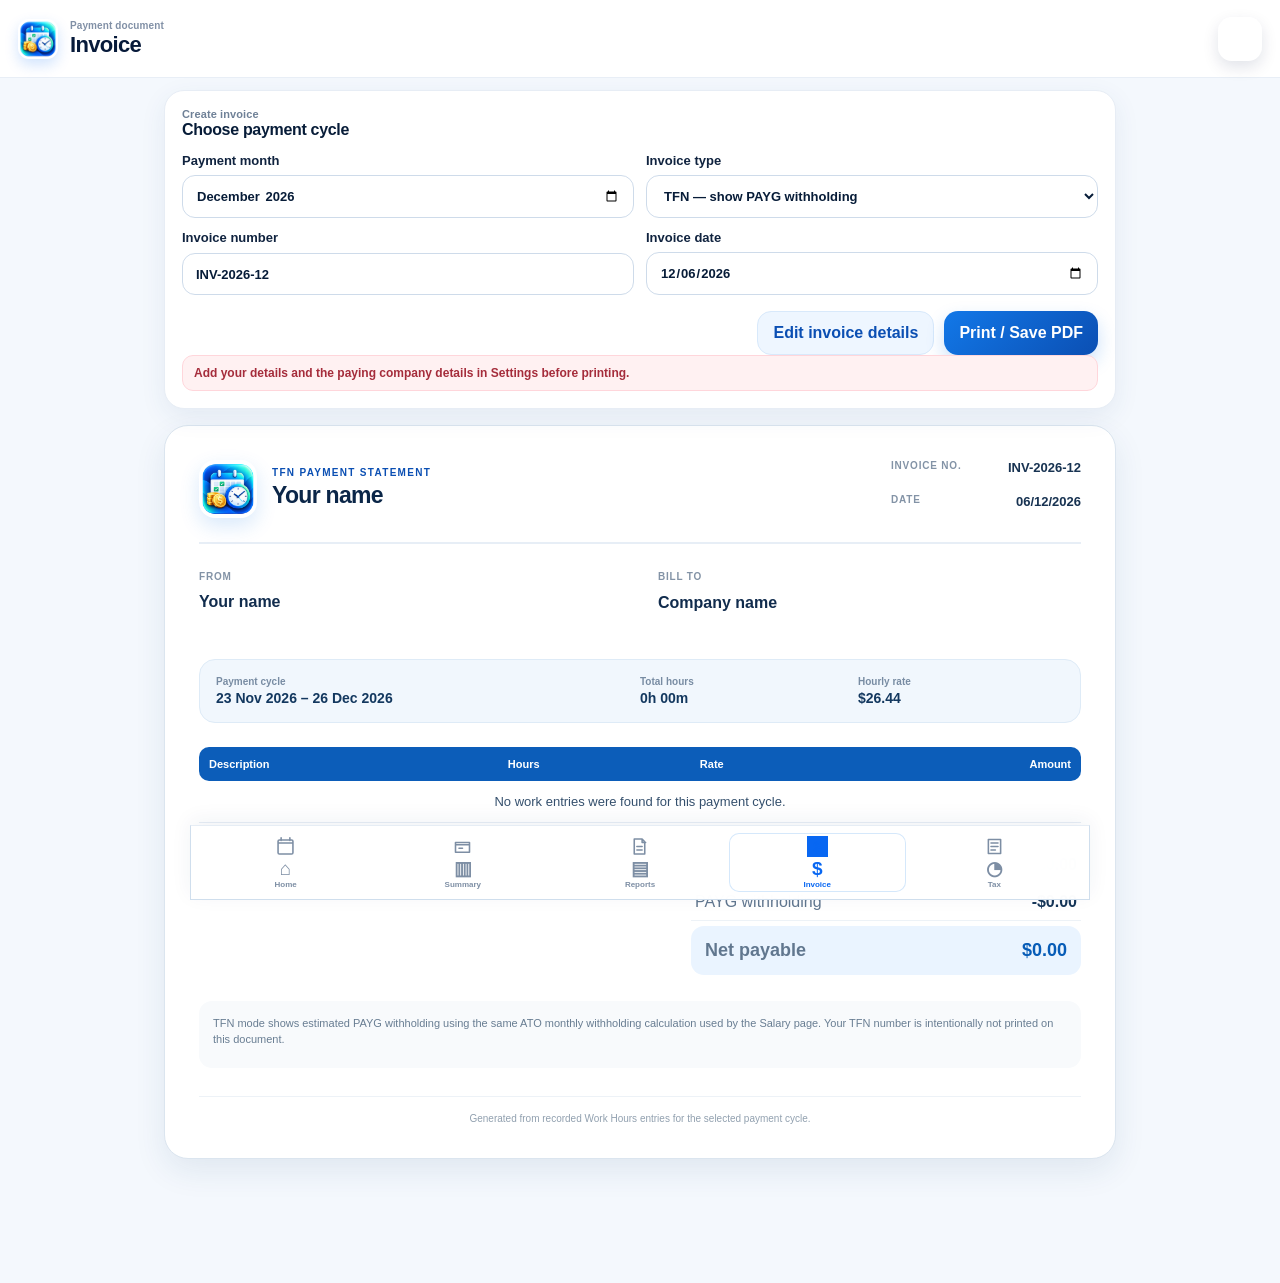
==== commit ade8beae: "Add files via upload" ====
--- a/invoice.html
+++ b/invoice.html
@@ -5,14 +5,15 @@
   <meta name="viewport" content="width=device-width, initial-scale=1, viewport-fit=cover">
   <meta name="theme-color" content="#0b4fb3">
   <title>Invoice · Work Hours</title>
-  <link rel="manifest" href="manifest.json?v=16">
+  <link rel="manifest" href="manifest.json?v=17">
   <link rel="icon" type="image/png" sizes="192x192" href="icons/work-hours-v14-192.png">
   <link rel="apple-touch-icon" sizes="180x180" href="icons/work-hours-v14-180.png">
-  <link rel="stylesheet" href="css/style.css?v=16">
+  <link rel="stylesheet" href="css/style.css?v=17">
 </head>
 <body>
 <header class="topbar invoice-app-header">
   <div><div class="eyebrow">Payment document</div><h1>Invoice</h1></div>
+  <a class="top-settings-btn" href="settings.html" aria-label="Settings" title="Settings">⚙</a>
 </header>
 
 <main class="container invoice-page">
@@ -127,12 +128,11 @@
     <a href="timesheets.html"><span class="nav-glyph">▤</span><span>Reports</span></a>
     <a href="invoice.html" class="active"><span class="nav-glyph">$</span><span>Invoice</span></a>
     <a href="tax-year.html"><span class="nav-glyph">◔</span><span>Tax</span></a>
-    <a href="settings.html"><span class="nav-glyph">⚙</span><span>Settings</span></a>
   </nav>
 </main>
 
-<script src="js/db.js?v=16"></script>
-<script src="js/tax-table.js?v=16"></script>
-<script src="js/invoice.js?v=16"></script>
+<script src="js/db.js?v=17"></script>
+<script src="js/tax-table.js?v=17"></script>
+<script src="js/invoice.js?v=17"></script>
 </body>
 </html>
--- a/css/style.css
+++ b/css/style.css
@@ -1058,3 +1058,28 @@
   .invoice-table th{-webkit-print-color-adjust:exact;print-color-adjust:exact;background:#0c5db9!important;color:#fff!important}
   .invoice-period-band,.invoice-total-final{-webkit-print-color-adjust:exact;print-color-adjust:exact}
 }
+
+
+/* V17 — settings moved to top-right */
+.top-settings-btn{
+  flex:0 0 auto;
+  display:grid;
+  place-items:center;
+  width:44px;
+  height:44px;
+  border:1px solid rgba(255,255,255,.28);
+  border-radius:14px;
+  background:rgba(255,255,255,.12);
+  color:#fff;
+  text-decoration:none;
+  font-size:20px;
+  line-height:1;
+  backdrop-filter:blur(10px);
+  box-shadow:0 6px 16px rgba(0,28,70,.12);
+  transition:transform var(--ease),background var(--ease),border-color var(--ease);
+}
+.top-settings-btn:hover{
+  background:rgba(255,255,255,.18);
+  border-color:rgba(255,255,255,.38);
+}
+.top-settings-btn:active{transform:scale(.96)}
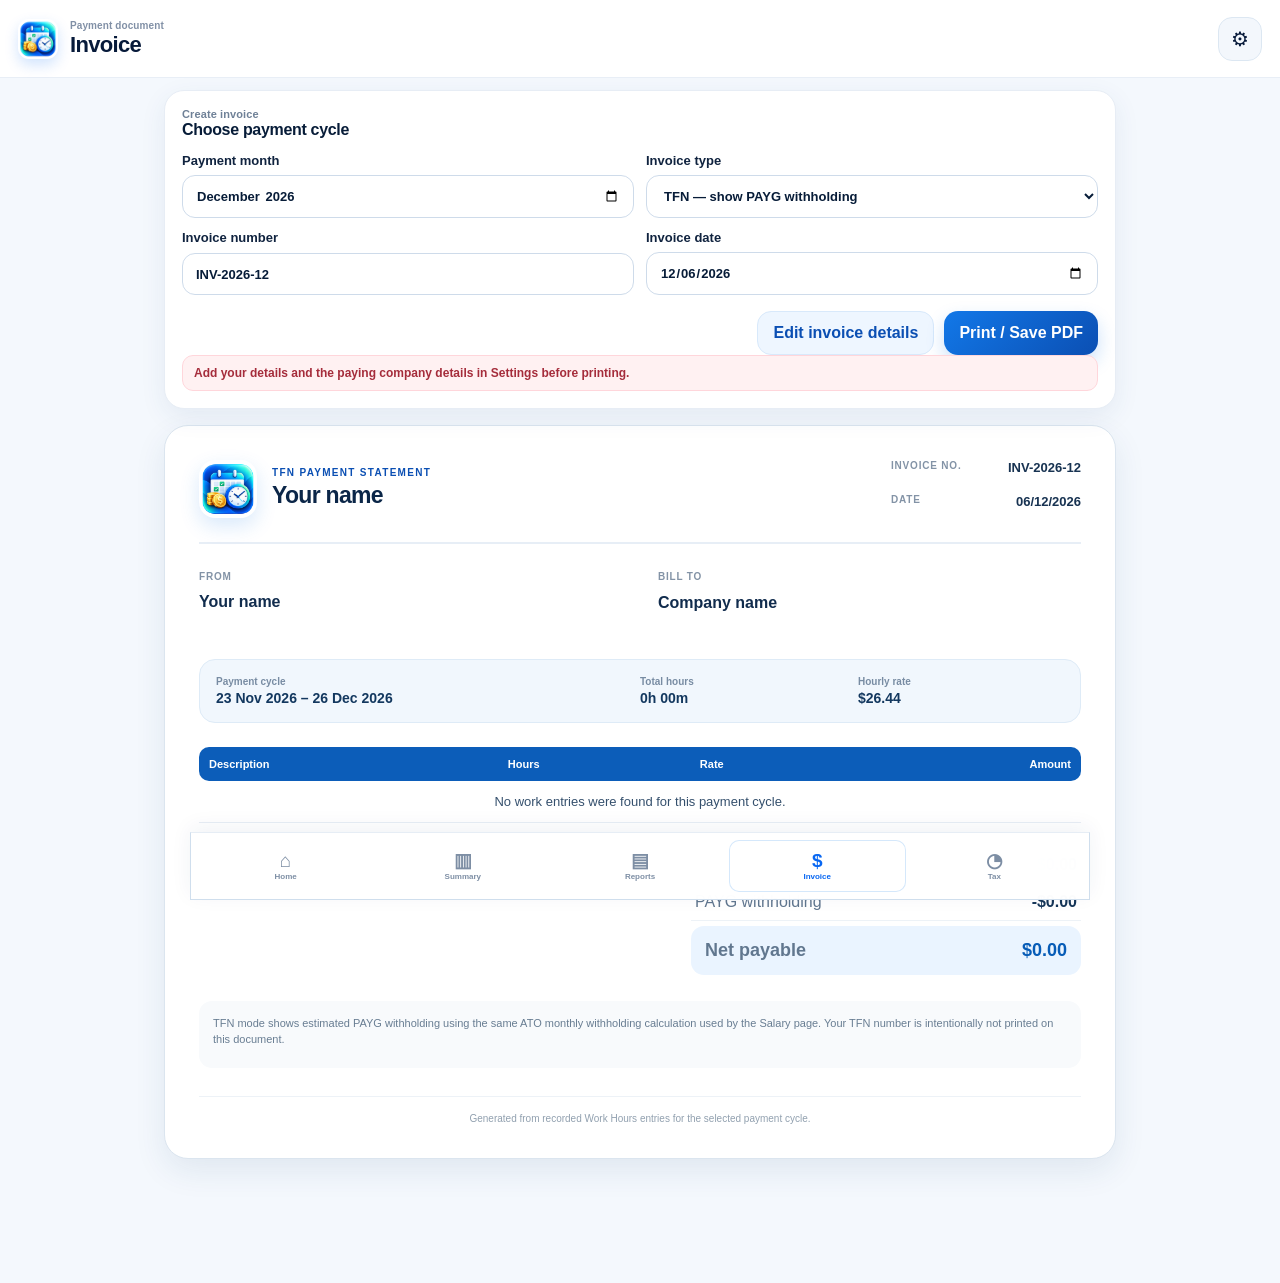
==== commit db81eba7: "Add files via upload" ====
--- a/invoice.html
+++ b/invoice.html
@@ -5,10 +5,10 @@
   <meta name="viewport" content="width=device-width, initial-scale=1, viewport-fit=cover">
   <meta name="theme-color" content="#0b4fb3">
   <title>Invoice · Work Hours</title>
-  <link rel="manifest" href="manifest.json?v=17">
+  <link rel="manifest" href="manifest.json?v=18">
   <link rel="icon" type="image/png" sizes="192x192" href="icons/work-hours-v14-192.png">
   <link rel="apple-touch-icon" sizes="180x180" href="icons/work-hours-v14-180.png">
-  <link rel="stylesheet" href="css/style.css?v=17">
+  <link rel="stylesheet" href="css/style.css?v=18">
 </head>
 <body>
 <header class="topbar invoice-app-header">
@@ -131,8 +131,8 @@
   </nav>
 </main>
 
-<script src="js/db.js?v=17"></script>
-<script src="js/tax-table.js?v=17"></script>
-<script src="js/invoice.js?v=17"></script>
+<script src="js/db.js?v=18"></script>
+<script src="js/tax-table.js?v=18"></script>
+<script src="js/invoice.js?v=18"></script>
 </body>
 </html>
--- a/css/style.css
+++ b/css/style.css
@@ -1083,3 +1083,37 @@
   border-color:rgba(255,255,255,.38);
 }
 .top-settings-btn:active{transform:scale(.96)}
+
+
+/* V18 — icon cleanup */
+.app-bottom-nav a::before,
+.bottom-nav a::before,
+.bottom-nav a[href="invoice.html"]::before{
+  content:none !important;
+  display:none !important;
+  width:0 !important;
+  height:0 !important;
+  mask:none !important;
+  -webkit-mask:none !important;
+  background:none !important;
+}
+
+.nav-glyph{
+  display:block;
+  font-size:19px;
+  line-height:1;
+  font-weight:650;
+  color:currentColor;
+}
+
+.top-settings-btn{
+  color:var(--v14-navy) !important;
+  background:#f3f7fc !important;
+  border-color:#dce7f2 !important;
+  box-shadow:none !important;
+}
+.top-settings-btn:hover{
+  color:var(--v14-blue) !important;
+  background:#eaf3ff !important;
+  border-color:#c9ddf4 !important;
+}
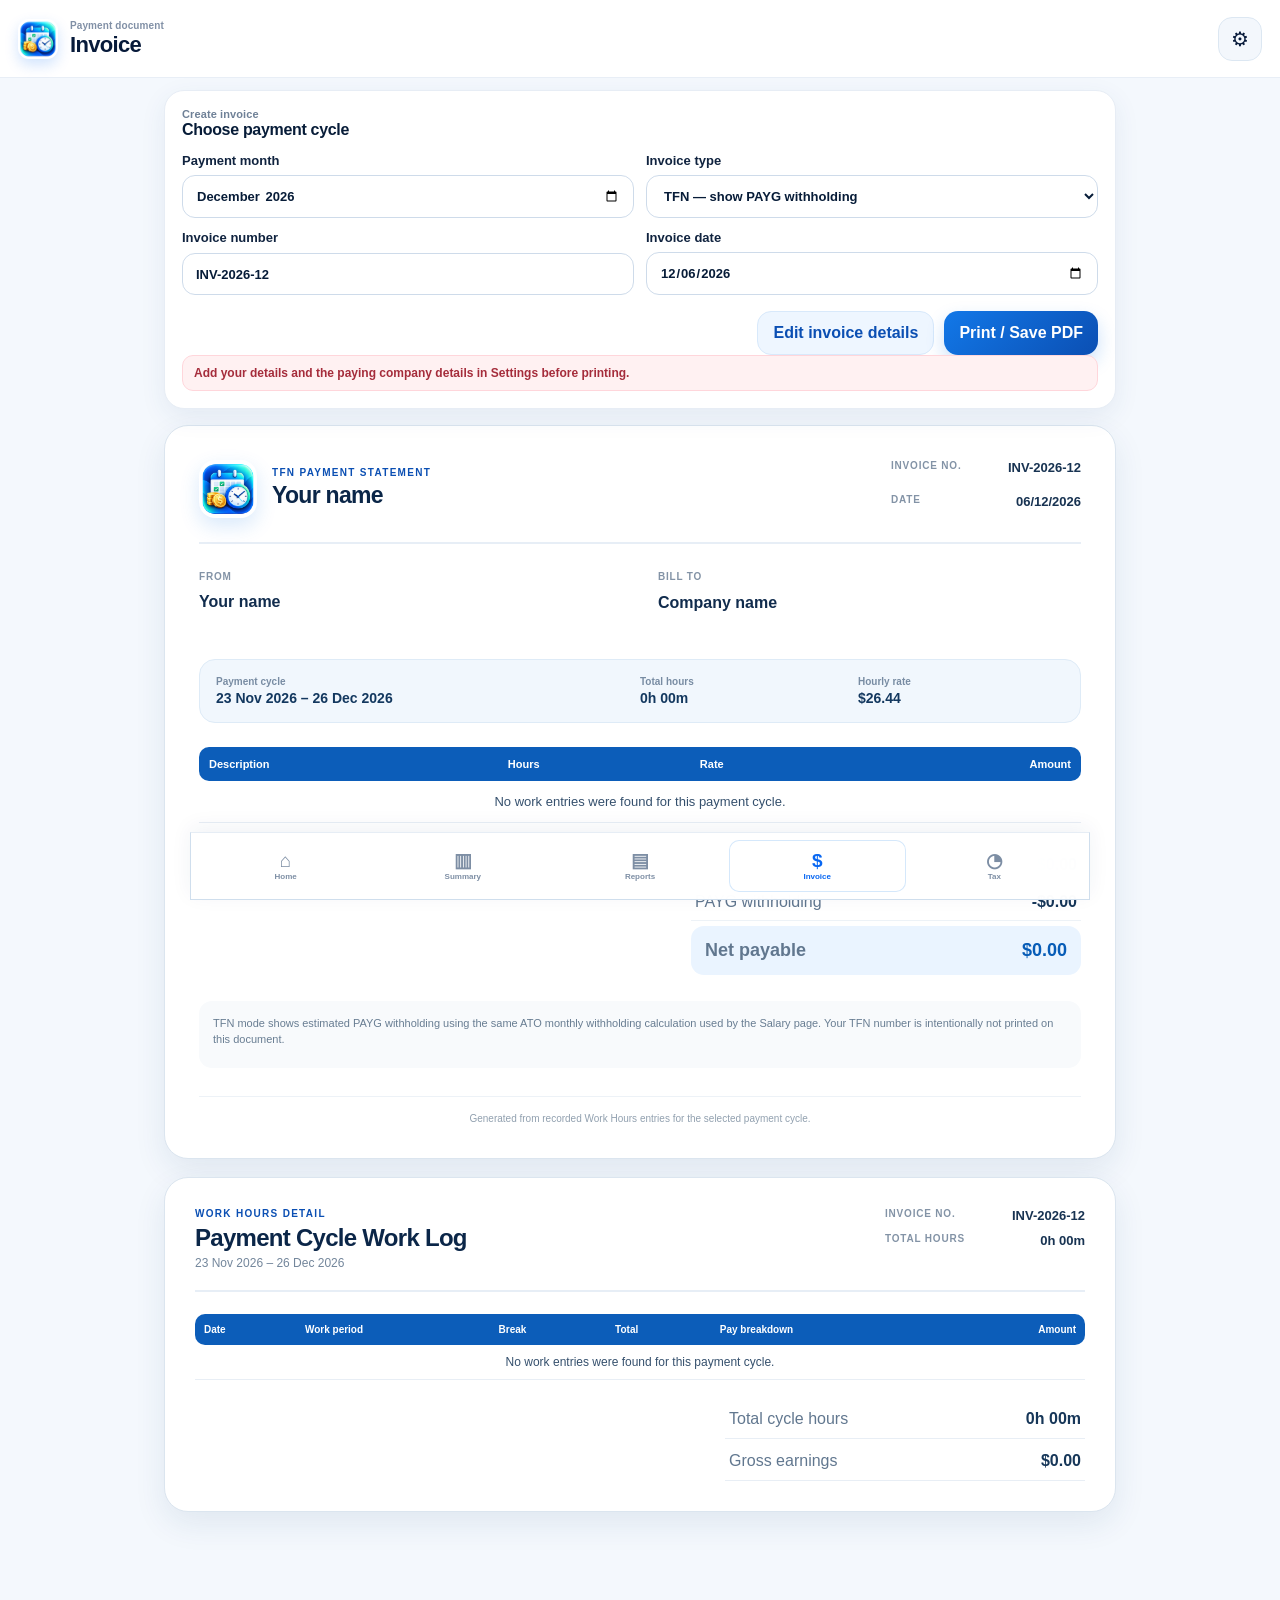
==== commit 1f6fa4ff: "Add files via upload" ====
--- a/invoice.html
+++ b/invoice.html
@@ -5,10 +5,10 @@
   <meta name="viewport" content="width=device-width, initial-scale=1, viewport-fit=cover">
   <meta name="theme-color" content="#0b4fb3">
   <title>Invoice · Work Hours</title>
-  <link rel="manifest" href="manifest.json?v=18">
+  <link rel="manifest" href="manifest.json?v=19">
   <link rel="icon" type="image/png" sizes="192x192" href="icons/work-hours-v14-192.png">
   <link rel="apple-touch-icon" sizes="180x180" href="icons/work-hours-v14-180.png">
-  <link rel="stylesheet" href="css/style.css?v=18">
+  <link rel="stylesheet" href="css/style.css?v=19">
 </head>
 <body>
 <header class="topbar invoice-app-header">
@@ -53,7 +53,7 @@
   <section id="invoiceDocument" class="invoice-document">
     <div class="invoice-doc-head">
       <div class="invoice-brand">
-        <img src="icons/work-hours-v14-192.png" alt="">
+        <img class="invoice-app-logo print-hide" src="icons/work-hours-v14-192.png" alt="">
         <div>
           <div class="invoice-doc-label" id="documentTypeLabel">TFN PAYMENT STATEMENT</div>
           <h2 id="documentOwnerName">Your name</h2>
@@ -112,14 +112,50 @@
       <div id="invoiceAbnTotalRow" class="invoice-total-final hidden"><span>Total payable</span><strong id="invoiceAbnTotal">$0.00</strong></div>
     </div>
 
-    <div class="invoice-notes">
+    <div class="invoice-notes print-hide">
       <div id="invoiceModeNote"></div>
       <div id="invoiceUserNote"></div>
     </div>
 
-    <footer class="invoice-footer">
+    <footer class="invoice-footer print-hide">
       Generated from recorded Work Hours entries for the selected payment cycle.
     </footer>
+  </section>
+
+
+  <section id="invoiceWorkLog" class="invoice-worklog print-page-two">
+    <div class="worklog-head">
+      <div>
+        <div class="invoice-doc-label">WORK HOURS DETAIL</div>
+        <h2>Payment Cycle Work Log</h2>
+        <div id="workLogCycle" class="invoice-muted">—</div>
+      </div>
+      <div class="worklog-meta">
+        <div><span>Invoice no.</span><strong id="workLogInvoiceNumber">—</strong></div>
+        <div><span>Total hours</span><strong id="workLogTotalHours">0h 00m</strong></div>
+      </div>
+    </div>
+
+    <div class="worklog-table-wrap">
+      <table class="worklog-table">
+        <thead>
+          <tr>
+            <th>Date</th>
+            <th>Work period</th>
+            <th>Break</th>
+            <th>Total</th>
+            <th>Pay breakdown</th>
+            <th class="money">Amount</th>
+          </tr>
+        </thead>
+        <tbody id="workLogRows"></tbody>
+      </table>
+    </div>
+
+    <div class="worklog-summary">
+      <div><span>Total cycle hours</span><strong id="workLogSummaryHours">0h 00m</strong></div>
+      <div><span>Gross earnings</span><strong id="workLogSummaryGross">$0.00</strong></div>
+    </div>
   </section>
 
   <nav class="bottom-nav app-bottom-nav no-print">
@@ -131,8 +167,8 @@
   </nav>
 </main>
 
-<script src="js/db.js?v=18"></script>
-<script src="js/tax-table.js?v=18"></script>
-<script src="js/invoice.js?v=18"></script>
+<script src="js/db.js?v=19"></script>
+<script src="js/tax-table.js?v=19"></script>
+<script src="js/invoice.js?v=19"></script>
 </body>
 </html>
--- a/css/style.css
+++ b/css/style.css
@@ -1117,3 +1117,208 @@
   background:#eaf3ff !important;
   border-color:#c9ddf4 !important;
 }
+
+
+/* V19 — two-page invoice PDF */
+.invoice-worklog{
+  margin-top:18px;
+  background:#fff;
+  border:1px solid #dbe5ef;
+  border-radius:24px;
+  padding:30px;
+  box-shadow:var(--shadow);
+}
+.worklog-head{
+  display:flex;
+  align-items:flex-start;
+  justify-content:space-between;
+  gap:24px;
+  padding-bottom:20px;
+  border-bottom:2px solid #e7eef6;
+}
+.worklog-head h2{
+  margin:5px 0 4px;
+  color:#0b2648;
+  font-size:24px;
+  letter-spacing:-.03em;
+}
+.worklog-meta{
+  display:grid;
+  gap:10px;
+  min-width:200px;
+}
+.worklog-meta div{
+  display:flex;
+  justify-content:space-between;
+  gap:18px;
+}
+.worklog-meta span{
+  font-size:10px;
+  font-weight:850;
+  letter-spacing:.08em;
+  color:#8393a6;
+  text-transform:uppercase;
+}
+.worklog-meta strong{
+  font-size:13px;
+  color:#183352;
+}
+.worklog-table-wrap{
+  margin-top:22px;
+  overflow-x:auto;
+}
+.worklog-table{
+  width:100%;
+  border-collapse:collapse;
+  font-size:12px;
+}
+.worklog-table th{
+  padding:10px 9px;
+  text-align:left;
+  background:#0c5db9;
+  color:#fff;
+  font-size:10px;
+  white-space:nowrap;
+}
+.worklog-table th:first-child{border-radius:10px 0 0 10px}
+.worklog-table th:last-child{border-radius:0 10px 10px 0}
+.worklog-table td{
+  padding:10px 9px;
+  border-bottom:1px solid #e8eef5;
+  color:#35506d;
+  vertical-align:top;
+}
+.worklog-table td strong{color:#173759}
+.worklog-table .money{text-align:right;white-space:nowrap}
+.worklog-summary{
+  width:min(100%,360px);
+  margin:20px 0 0 auto;
+  display:grid;
+  gap:3px;
+}
+.worklog-summary>div{
+  display:flex;
+  justify-content:space-between;
+  gap:18px;
+  padding:10px 4px;
+  border-bottom:1px solid #e8eef5;
+}
+.worklog-summary span{color:#61778f}
+.worklog-summary strong{color:#173759}
+
+@media(max-width:620px){
+  .invoice-worklog{padding:20px 14px;border-radius:19px}
+  .worklog-head{display:grid}
+  .worklog-meta{min-width:0}
+}
+
+/* Print rules override earlier invoice print styles */
+@media print{
+  @page{
+    size:A4;
+    margin:12mm;
+  }
+
+  html,body{
+    background:#fff!important;
+  }
+
+  body{
+    padding:0!important;
+    margin:0!important;
+  }
+
+  .topbar,
+  .no-print,
+  .bottom-nav{
+    display:none!important;
+  }
+
+  .container.invoice-page{
+    max-width:none!important;
+    width:100%!important;
+    padding:0!important;
+    margin:0!important;
+  }
+
+  .invoice-document,
+  .invoice-worklog{
+    width:100%!important;
+    max-width:none!important;
+    border:0!important;
+    box-shadow:none!important;
+    border-radius:0!important;
+    padding:0!important;
+    margin:0!important;
+    background:#fff!important;
+  }
+
+  .invoice-document{
+    min-height:calc(297mm - 24mm);
+    page-break-after:always;
+    break-after:page;
+  }
+
+  .invoice-worklog{
+    min-height:calc(297mm - 24mm);
+    page-break-before:always;
+    break-before:page;
+  }
+
+  .print-hide{
+    display:none!important;
+  }
+
+  .invoice-brand{
+    align-items:flex-start!important;
+  }
+
+  .invoice-brand>div{
+    margin-left:0!important;
+  }
+
+  .invoice-notes,
+  .invoice-footer{
+    display:none!important;
+  }
+
+  .invoice-table th,
+  .worklog-table th{
+    -webkit-print-color-adjust:exact!important;
+    print-color-adjust:exact!important;
+    background:#0c5db9!important;
+    color:#fff!important;
+  }
+
+  .invoice-period-band,
+  .invoice-total-final{
+    -webkit-print-color-adjust:exact!important;
+    print-color-adjust:exact!important;
+  }
+
+  .worklog-table{
+    font-size:10.5px!important;
+  }
+
+  .worklog-table th{
+    font-size:9px!important;
+  }
+
+  .worklog-table td{
+    padding:7px 6px!important;
+  }
+
+  .worklog-table tr{
+    break-inside:avoid;
+    page-break-inside:avoid;
+  }
+
+  .worklog-head{
+    margin-bottom:12px;
+  }
+
+  .worklog-table-wrap{
+    margin-top:14px;
+    overflow:visible!important;
+  }
+}
